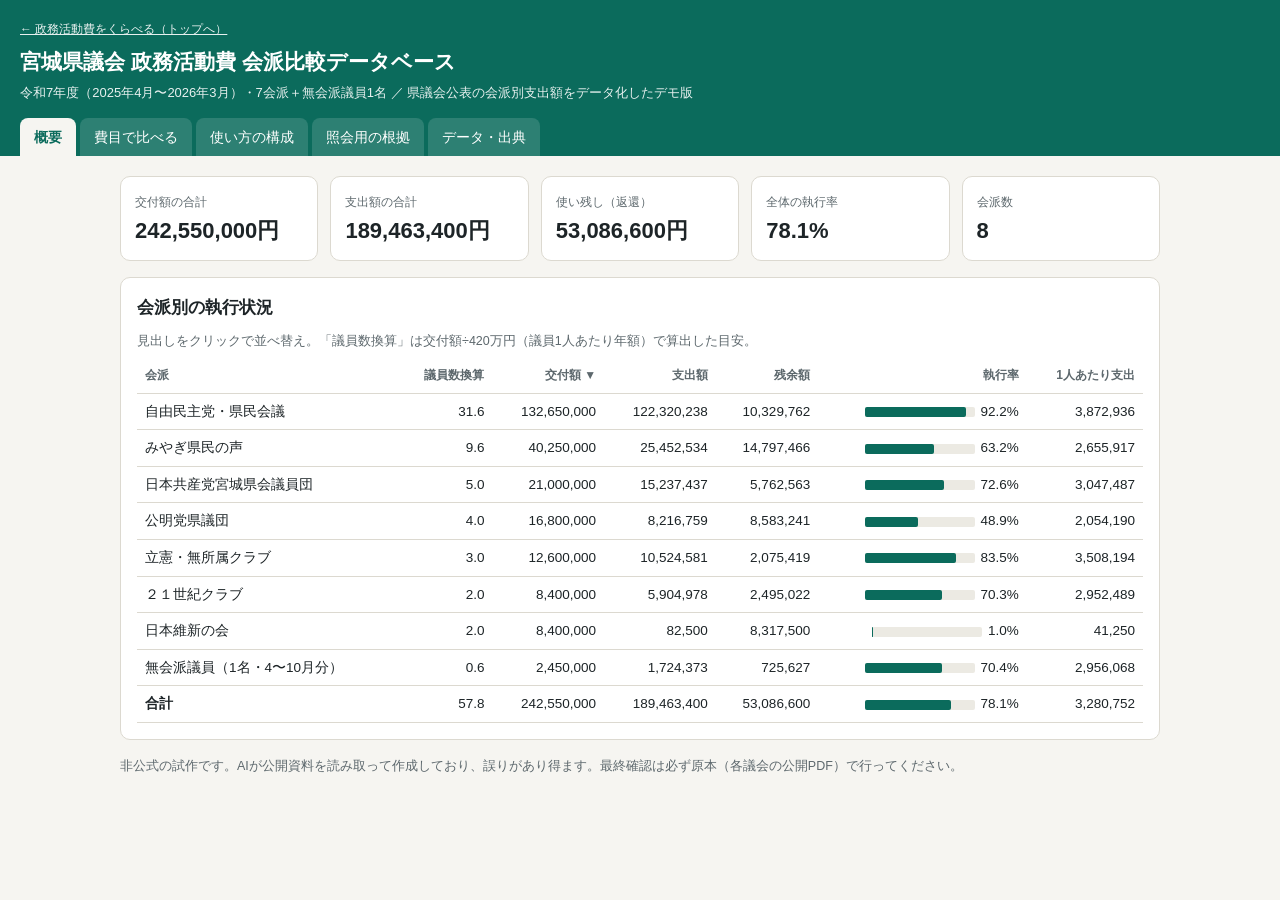
==== miyagi.html @ 9409f754 "Add files via upload" ====
<!DOCTYPE html>
<html lang="ja">
<head>
<meta charset="utf-8">
<meta name="viewport" content="width=device-width,initial-scale=1">
<title>宮城県議会 政務活動費 会派比較データベース（令和7年度）</title>
<style>
:root{--bg:#f6f5f1;--card:#fff;--ink:#1d2427;--sub:#5d686d;--line:#dcd9d0;--acc:#0b6b5c;--acc2:#c8e4dc;--warn:#b4541a}
*{box-sizing:border-box}
body{margin:0;background:var(--bg);color:var(--ink);font-family:"Hiragino Kaku Gothic ProN","Yu Gothic","Meiryo",sans-serif;font-size:15px;line-height:1.6}
header{background:var(--acc);color:#fff;padding:20px 20px 0}
header h1{margin:0;font-size:21px}
header p{margin:4px 0 14px;font-size:13px;opacity:.9}
nav{display:flex;gap:4px;flex-wrap:wrap}
nav a{color:#fff;text-decoration:none;padding:8px 14px;border-radius:8px 8px 0 0;font-size:14px;background:rgba(255,255,255,.14)}
nav a.on{background:var(--bg);color:var(--acc);font-weight:700}
main{max-width:1080px;margin:0 auto;padding:20px}
section{display:none}section.on{display:block}
.card{background:var(--card);border:1px solid var(--line);border-radius:10px;padding:16px;margin-bottom:16px}
h2{font-size:17px;margin:0 0 10px}
.kpis{display:grid;grid-template-columns:repeat(auto-fit,minmax(170px,1fr));gap:12px;margin-bottom:16px}
.kpi{background:var(--card);border:1px solid var(--line);border-radius:10px;padding:12px 14px}
.kpi b{display:block;font-size:22px;font-variant-numeric:tabular-nums}
.kpi span{font-size:12px;color:var(--sub)}
.scroll{overflow-x:auto}
table{border-collapse:collapse;width:100%;font-size:13.5px}
th,td{padding:7px 8px;border-bottom:1px solid var(--line);text-align:right;white-space:nowrap;font-variant-numeric:tabular-nums}
th{font-size:12px;color:var(--sub);font-weight:600;cursor:default}
th:first-child,td:first-child{text-align:left}
th.s{cursor:pointer}th.s:hover{color:var(--acc)}
tr.me td{background:#fff7e0}
.bar{display:inline-block;height:10px;background:var(--acc);border-radius:2px;vertical-align:middle}
.barw{display:inline-block;width:110px;background:#eceae3;border-radius:2px;height:10px;vertical-align:middle;margin-right:6px;text-align:left;line-height:0}
select,input[type=search]{font:inherit;padding:7px 10px;border:1px solid var(--line);border-radius:8px;background:#fff;max-width:100%}
.row{display:flex;gap:10px;flex-wrap:wrap;align-items:center;margin-bottom:12px}
.note{font-size:12.5px;color:var(--sub)}
.warn{font-size:12.5px;color:var(--warn);background:#fbefe4;border-radius:8px;padding:8px 10px;margin-bottom:12px}
td.h{color:#10302a}
pre{white-space:pre-wrap;background:#f3f2ec;border-radius:8px;padding:12px;font-size:13px;margin:0 0 10px;font-family:inherit}
button{font:inherit;padding:7px 14px;border-radius:8px;border:1px solid var(--acc);background:var(--acc);color:#fff;cursor:pointer}
.hit{border-top:1px solid var(--line);padding:10px 0}
.hit a{color:var(--acc);font-weight:700}
mark{background:#ffe27a}
textarea{width:100%;height:220px;font-size:12px;font-family:monospace;border:1px solid var(--line);border-radius:8px;padding:8px}
ul{margin:6px 0;padding-left:20px}
a{color:var(--acc)}
</style>
</head>
<body>
<header>
<p style="margin:0 0 6px;font-size:12px"><a href="index.html" style="color:#fff">← 政務活動費をくらべる（トップへ）</a></p><h1 id="h1"></h1>
<p id="sub"></p>
<nav id="nav">
<a href="#gaiyo">概要</a><a href="#himoku">費目で比べる</a><a href="#kosei">使い方の構成</a><a href="#shokai">照会用の根拠</a><a href="#ryoshu" id="navS"></a><a href="#data">データ・出典</a>
</nav>
</header>
<main>

<section id="gaiyo">
<div class="kpis" id="kpis"></div>
<div class="card"><h2>会派別の執行状況</h2>
<div class="note" style="margin-bottom:8px">見出しをクリックで並べ替え。「議員数換算」は交付額÷<span class="ul"></span>（議員1人あたり年額）で算出した目安。</div>
<div class="scroll"><table id="t1"></table></div></div>
</section>

<section id="himoku">
<div class="card"><h2>費目ごとに会派を比べる</h2>
<div class="row"><select id="selItem"></select>
<select id="selMode"><option value="amt">金額</option><option value="share">支出に占める割合</option><option value="per">議員1人あたり（換算）</option></select></div>
<div class="scroll"><table id="t2"></table></div></div>
</section>

<section id="kosei">
<div class="card"><h2>会派 × 費目：支出に占める割合（%）</h2>
<div class="note" style="margin-bottom:8px">色が濃いほど、その会派の支出に占める割合が大きい。空欄は計上なし。</div>
<div class="scroll"><table id="t3"></table></div></div>
</section>

<section id="shokai">
<div class="card"><h2>議会事務局への照会に添える「他会派の実績」</h2>
<div class="row"><select id="selItem2"></select><button id="cp1">文章をコピー</button><span class="note" id="cp1m"></span></div>
<pre id="memo"></pre>
<div class="note">数値は各会派の令和7年度収支報告書の記載による。按分率や個別の支出内容はこの表からは分からないので、必要に応じて原本PDFで確認する。</div></div>
</section>

<section id="ryoshu">
<div class="card"><h2 id="sH"></h2>
<div class="warn" id="sW"></div>
<div class="row"><input type="search" id="q" style="flex:1;min-width:220px"><select id="selF"></select><span class="note" id="qn"></span></div>
<div id="hits" class="scroll"></div></div>
</section>

<section id="data">
<div class="card"><h2>このデモでやったこと</h2><ul id="done"></ul></div>
<div class="card"><h2>出典</h2><ul id="srcl"></ul><div id="srcs" class="note"></div></div>
<div class="card"><h2>AI可読データ（JSON）</h2>
<div class="row"><button id="cp2">JSONをコピー</button><span class="note" id="cp2m"></span></div>
<textarea id="json" readonly></textarea></div>
</section>
<p class="note" style="margin-top:8px">非公式の試作です。AIが公開資料を読み取って作成しており、誤りがあり得ます。最終確認は必ず原本（各議会の公開PDF）で行ってください。</p></main>
<script>
const D={"items": ["調査研究費", "研修費", "広聴広報費", "要請陳情等活動費", "会議費", "資料作成費", "資料購入費", "事務所費", "事務費", "人件費"], "factions": [{"name": "自由民主党・県民会議", "grant": 132650000, "spent": 122320238, "items": [47733920, 187520, 24728257, 148574, 303976, 10640, 6093829, 9221620, 10581116, 23310786]}, {"name": "みやぎ県民の声", "grant": 40250000, "spent": 25452534, "items": [5500177, 0, 6184493, 31136, 99802, 54775, 1698817, 2238818, 2839034, 6805482]}, {"name": "日本共産党宮城県会議員団", "grant": 21000000, "spent": 15237437, "items": [534956, 126891, 4910553, 201075, 262714, 1590, 479111, 1315342, 834057, 6571148]}, {"name": "公明党県議団", "grant": 16800000, "spent": 8216759, "items": [3713234, 0, 2125716, 2432, 4848, 0, 849346, 75225, 795958, 650000]}, {"name": "立憲・無所属クラブ", "grant": 12600000, "spent": 10524581, "items": [2891160, 0, 1348551, 30098, 23088, 0, 397925, 1020595, 503164, 4310000]}, {"name": "２１世紀クラブ", "grant": 8400000, "spent": 5904978, "items": [1357151, 65989, 1726689, 7104, 22176, 0, 23400, 1233837, 140862, 1327770]}, {"name": "日本維新の会", "grant": 8400000, "spent": 82500, "items": [0, 0, 82500, 0, 0, 0, 0, 0, 0, 0]}, {"name": "無会派議員（1名・4〜10月分）", "grant": 2450000, "spent": 1724373, "items": [521203, 0, 603305, 0, 2240, 0, 16800, 195333, 35492, 350000]}], "meta": {"h1": "宮城県議会 政務活動費 会派比較データベース", "sub": "令和7年度（2025年4月〜2026年3月）・7会派＋無会派議員1名 ／ 県議会公表の会派別支出額をデータ化したデモ版", "body": "宮城県議会", "unit": 4200000, "unitLabel": "420万円", "defItem": 9, "done": ["宮城県議会事務局の記者発表資料（令和8年7月1日）にある会派別・費目別の支出額一覧をデータにした。", "各会派の費目合計が執行額と一致し、費目ごとの全会派合計も公表の合計欄と1円単位で一致することを確認済み。", "中島源陽議員は令和7年10月までは無会派議員、11月以降は自由民主党・県民会議に計上されている（公表資料の注記どおり）。", "会派ごとの収支報告書・領収書（県議会ホームページで公開）は未処理。支出1件ごとの検索はまだできない。", "「議員数換算」は交付決定額÷420万円（議員1人あたり月35万円×12か月）。"], "sources": [["令和７年度政務活動費収支報告書等について（宮城県議会事務局 記者発表資料）", "https://www.pref.miyagi.jp/documents/3291/080701seikatsu-kishahatsu.pdf"], ["政務活動費（宮城県議会ホームページ）", "https://www.pref.miyagi.jp/site/kengikai/seimukatudouhi.html"]]}};
const M=D.meta,U=M.unit;document.getElementById('h1').textContent=M.h1;document.getElementById('sub').textContent=M.sub;document.querySelectorAll('.ul').forEach(e=>e.textContent=M.unitLabel);
const F=D.factions.map(f=>({...f,interest:f.interest||0,income:f.grant+(f.interest||0),left:f.grant+(f.interest||0)-f.spent,rate:f.spent/(f.grant+(f.interest||0)),mem:f.grant/U}));
const yen=n=>Math.round(n).toLocaleString('ja-JP');
const pct=x=>(x*100).toFixed(1)+'%';
const $=id=>document.getElementById(id);
const esc=s=>s.replace(/[&<>"]/g,c=>({'&':'&amp;','<':'&lt;','>':'&gt;','"':'&quot;'}[c]));
function bar(v,max){return `<span class="barw"><span class="bar" style="width:${max?Math.max(0,v/max*100):0}%"></span></span>`}

// 概要
const T={grant:0,spent:0,income:0};F.forEach(f=>{T.grant+=f.grant;T.spent+=f.spent;T.income+=f.income});
$('kpis').innerHTML=[['交付額の合計',yen(T.grant)+'円'],['支出額の合計',yen(T.spent)+'円'],['使い残し（返還）',yen(T.income-T.spent)+'円'],['全体の執行率',pct(T.spent/T.income)],['会派数',F.length]].map(k=>`<div class="kpi"><span>${k[0]}</span><b>${k[1]}</b></div>`).join('');
let sortK='grant',sortD=-1;
const cols=[['name','会派'],['mem','議員数換算'],['grant','交付額'],['spent','支出額'],['left','残余額'],['rate','執行率'],['per','1人あたり支出']];
function draw1(){
  const rows=F.map(f=>({...f,per:f.spent/f.mem})).sort((a,b)=>sortK=='name'?0:(a[sortK]-b[sortK])*sortD);
  $('t1').innerHTML='<tr>'+cols.map(c=>`<th class="s" data-k="${c[0]}">${c[1]}${sortK==c[0]?(sortD<0?' ▼':' ▲'):''}</th>`).join('')+'</tr>'+
  rows.map(f=>`<tr><td>${f.name}</td><td>${f.mem.toFixed(1)}</td><td>${yen(f.grant)}</td><td>${yen(f.spent)}</td><td>${yen(f.left)}</td><td>${bar(f.rate,1)}${pct(f.rate)}</td><td>${yen(f.per)}</td></tr>`).join('')+
  `<tr><td><b>合計</b></td><td>${(T.grant/U).toFixed(1)}</td><td>${yen(T.grant)}</td><td>${yen(T.spent)}</td><td>${yen(T.income-T.spent)}</td><td>${bar(T.spent/T.income,1)}${pct(T.spent/T.income)}</td><td>${yen(T.spent/(T.grant/U))}</td></tr>`;
  $('t1').querySelectorAll('th.s').forEach(th=>th.onclick=()=>{const k=th.dataset.k;if(k==sortK)sortD=-sortD;else{sortK=k;sortD=-1}draw1()});
}
draw1();

// 費目比較
const opts=D.items.map((n,i)=>`<option value="${i}">${n}</option>`).join('');
$('selItem').innerHTML=opts;$('selItem2').innerHTML=opts;$('selItem').value=M.defItem;$('selItem2').value=M.defItem;
function draw2(){
  const i=+$('selItem').value,m=$('selMode').value;
  const val=f=>m=='amt'?f.items[i]:m=='share'?f.items[i]/f.spent:f.items[i]/f.mem;
  const rows=[...F].sort((a,b)=>val(b)-val(a)),max=Math.max(...rows.map(val));
  const fmt=v=>m=='share'?pct(v):yen(v)+'円';
  $('t2').innerHTML=`<tr><th>会派</th><th>${D.items[i]}（${$('selMode').selectedOptions[0].text}）</th><th>金額</th><th>支出に占める割合</th><th>1人あたり</th></tr>`+
  rows.map(f=>`<tr><td>${f.name}</td><td style="text-align:left">${bar(val(f),max)}${f.items[i]?fmt(val(f)):'計上なし'}</td><td>${yen(f.items[i])}</td><td>${pct(f.items[i]/f.spent)}</td><td>${yen(f.items[i]/f.mem)}</td></tr>`).join('');
}
$('selItem').onchange=draw2;$('selMode').onchange=draw2;draw2();

// 構成ヒートマップ
$('t3').innerHTML='<tr><th>会派</th>'+D.items.map(n=>`<th>${n}</th>`).join('')+'</tr>'+F.map(f=>'<tr><td>'+f.name+'</td>'+f.items.map(v=>{const s=v/f.spent;return `<td class="h" style="background:rgba(11,107,92,${(s*0.85).toFixed(3)});${s>.55?'color:#fff':''}">${v?(s*100).toFixed(1):''}</td>`}).join('')+'</tr>').join('')+
'<tr><td><b>全会派</b></td>'+D.items.map((n,i)=>{const s=F.reduce((a,f)=>a+f.items[i],0)/T.spent;return `<td class="h" style="background:rgba(11,107,92,${(s*0.85).toFixed(3)})"><b>${(s*100).toFixed(1)}</b></td>`}).join('')+'</tr>';

// 照会メモ
function median(a){a=[...a].sort((x,y)=>x-y);const n=a.length;return n?(n%2?a[(n-1)/2]:(a[n/2-1]+a[n/2])/2):0}
function draw4(){
  const i=+$('selItem2').value,n=D.items[i];
  const use=F.filter(f=>f.items[i]>0).sort((a,b)=>b.items[i]-a.items[i]);
  const tot=use.reduce((a,f)=>a+f.items[i],0);
  let s=`【${n}】令和7年度の他会派実績（${M.body}・各会派の収支報告書より）\n\n`;
  s+=`・${n}を計上した会派：${F.length}会派中${use.length}会派\n`;
  if(use.length){
    s+=`・計上額の合計：${yen(tot)}円（全会派の支出総額の${pct(tot/T.spent)}）\n`;
    s+=`・支出に占める割合：最大${pct(Math.max(...use.map(f=>f.items[i]/f.spent)))}、中央値${pct(median(use.map(f=>f.items[i]/f.spent)))}（計上会派のみ）\n`;
    s+=`・議員1人あたり（交付額÷${M.unitLabel}で換算）：中央値${yen(median(use.map(f=>f.items[i]/f.mem)))}円\n\n`;
    s+='会派別（金額順）\n'+use.map(f=>`　${f.name}：${yen(f.items[i])}円（支出の${pct(f.items[i]/f.spent)}、1人あたり${yen(f.items[i]/f.mem)}円）`).join('\n');
    const non=F.filter(f=>!f.items[i]).map(f=>f.name);
    if(non.length)s+='\n\n計上なし：'+non.join('、');
  }
  $('memo').textContent=s;
}
$('selItem2').onchange=draw4;draw4();
function copy(txt,el){navigator.clipboard.writeText(txt).then(()=>{el.textContent='コピーしました'},()=>{el.textContent='コピーできませんでした。手動で選択してください'})}
$('cp1').onclick=()=>copy($('memo').textContent,$('cp1m'));

// 検索
$('navS').textContent=M.searchLabel||'';
if(!D.ledger&&!D.ocr){$('navS').style.display='none'}
else{
 $('sH').textContent=M.searchTitle;$('sW').textContent=M.searchWarn;$('q').placeholder=M.searchPh;
 if(D.ledger){$('selF').innerHTML='<option value="">全会派</option>'+F.map(f=>`<option>${f.name}</option>`).join('')}else $('selF').style.display='none';
 const search=()=>{
  const q=$('q').value.trim().split(/\s+/).filter(Boolean);
  const hl=s=>{let h=esc(s);q.forEach(w=>{h=h.split(esc(w)).join('<mark>'+esc(w)+'</mark>')});return h};
  if(D.ledger){
   const ff=$('selF').value;
   const rows=D.ledger.filter(r=>(!ff||r.f==ff)&&q.every(w=>(r.d+r.t+r.i+r.f).includes(w)));
   $('qn').textContent=rows.length+'件・計'+yen(rows.reduce((a,r)=>a+r.a,0))+'円';
   $('hits').innerHTML='<table><tr><th>会派</th><th style="text-align:left">月日</th><th style="text-align:left">費目</th><th style="text-align:left">摘要</th><th>支出額</th><th>原本</th></tr>'+rows.map(r=>`<tr><td>${r.f}</td><td style="text-align:left">${r.d}</td><td style="text-align:left">${r.i}</td><td style="text-align:left;white-space:normal;min-width:260px">${hl(r.t)}</td><td>${yen(r.a)}</td><td><a href="${r.u}">PDF p.${r.p}</a></td></tr>`).join('')+'</table>';
  }else{
   if(!q.length){$('hits').innerHTML='';$('qn').textContent=D.ocr.length+'ページ収録';return}
   const hits=D.ocr.filter(p=>q.every(w=>p.t.includes(w)));
   $('qn').textContent=hits.length+'ページ該当';
   $('hits').innerHTML=hits.map(p=>`<div class="hit"><a href="${M.ocrUrl}#page=${p.p}">${M.ocrName} ${p.p}ページ（原本PDF）</a><pre style="margin-top:6px">${hl(p.t.split('\n').filter(l=>q.some(w=>l.includes(w))).slice(0,6).join('\n'))}</pre></div>`).join('')||'<div class="note">該当なし</div>';
  }};
 $('q').oninput=search;$('selF').onchange=search;search();
}
// データ
$('done').innerHTML=M.done.map(s=>'<li>'+s+'</li>').join('');
$('srcl').innerHTML=M.sources.map(s=>`<li><a href="${s[1]}">${s[0]}</a></li>`).join('');
const withSrc=F.filter(f=>f.src);
if(withSrc.length)$('srcs').innerHTML='収支報告書の原本PDF：'+withSrc.map(f=>`<a href="${f.src}">${f.name}</a>`).join(' ／ ');
$('json').value=JSON.stringify({議会:M.body,年度:'令和7年度',費目:D.items,会派:D.factions.map(f=>({会派名:f.name,交付額:f.grant,支出額:f.spent,費目別:Object.fromEntries(D.items.map((n,i)=>[n,f.items[i]]))})),出納簿:D.ledger},null,1);
$('cp2').onclick=()=>copy($('json').value,$('cp2m'));

// タブ
function route(){const h=(location.hash||'#gaiyo').slice(1);const id=document.getElementById(h)?h:'gaiyo';
document.querySelectorAll('section').forEach(s=>s.classList.toggle('on',s.id==id));
document.querySelectorAll('#nav a').forEach(a=>a.classList.toggle('on',a.getAttribute('href')=='#'+id))}
addEventListener('hashchange',route);route();
</script>
</body>
</html>
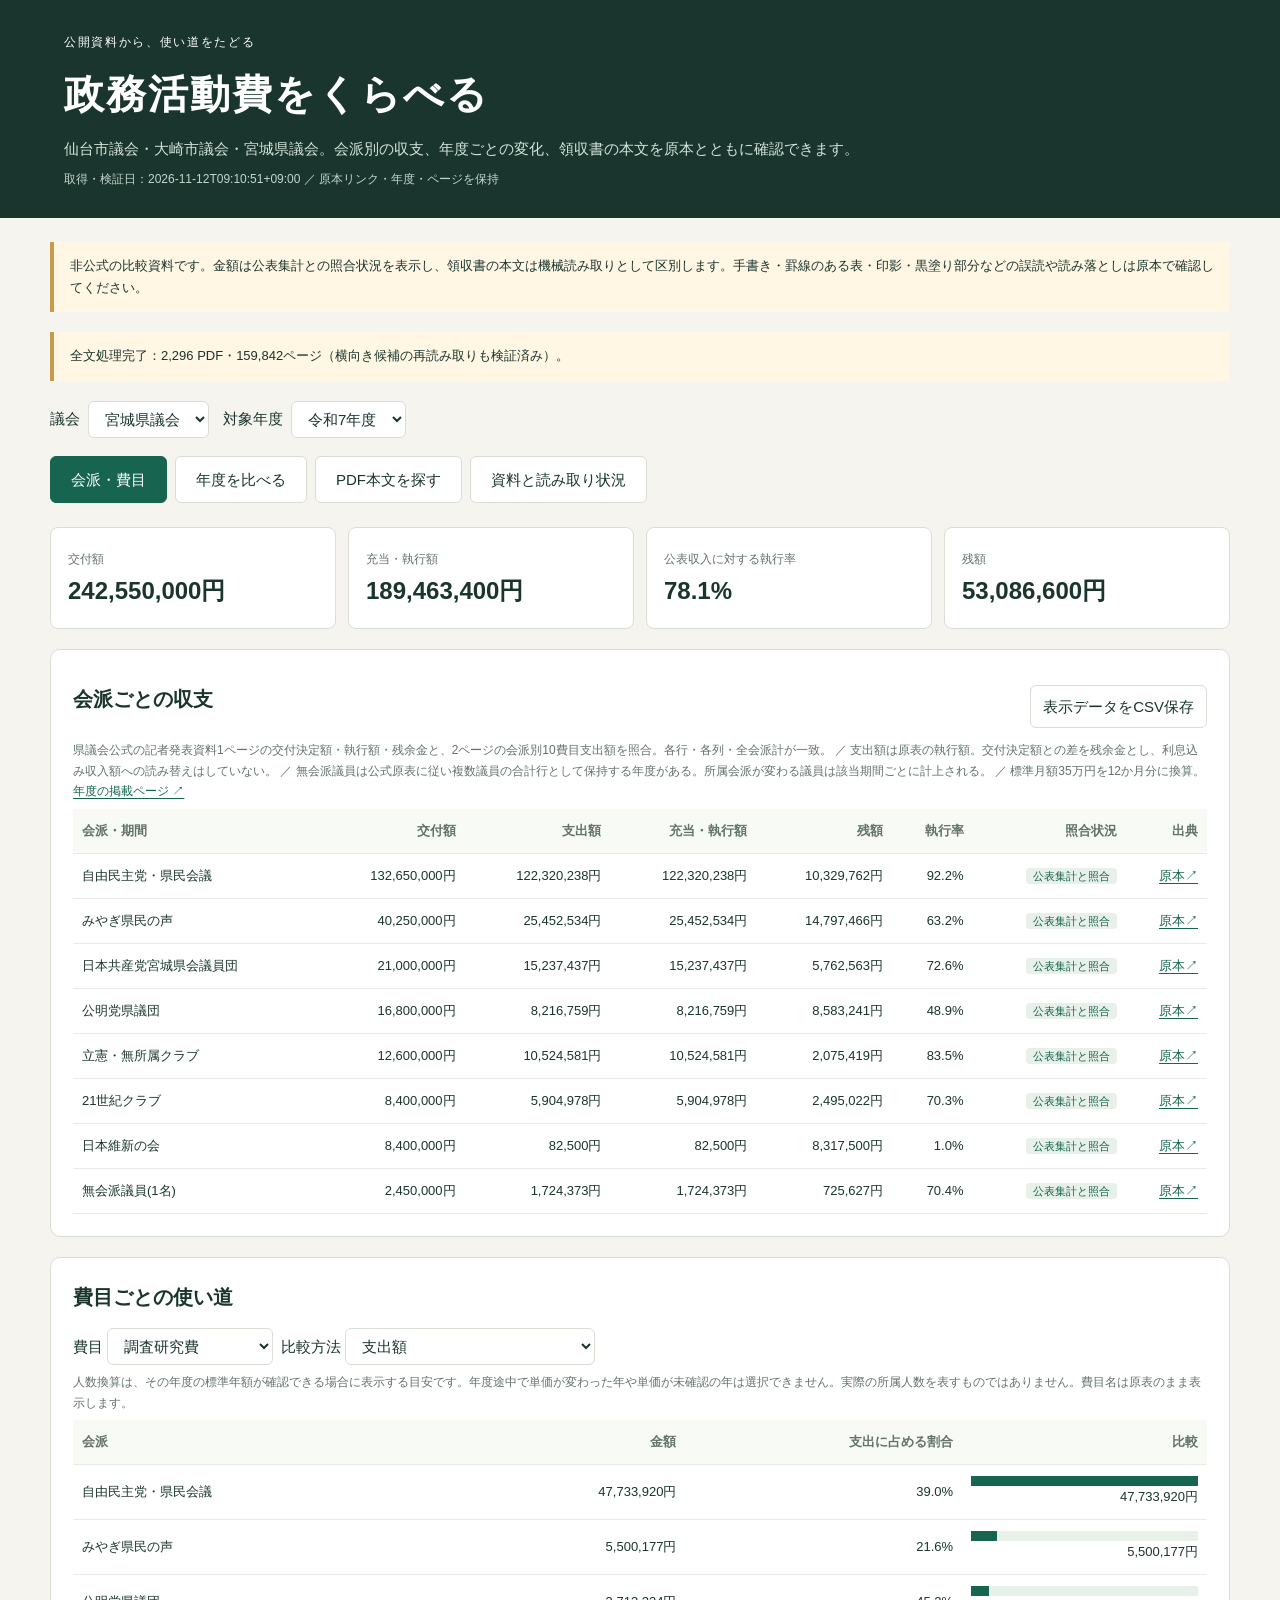
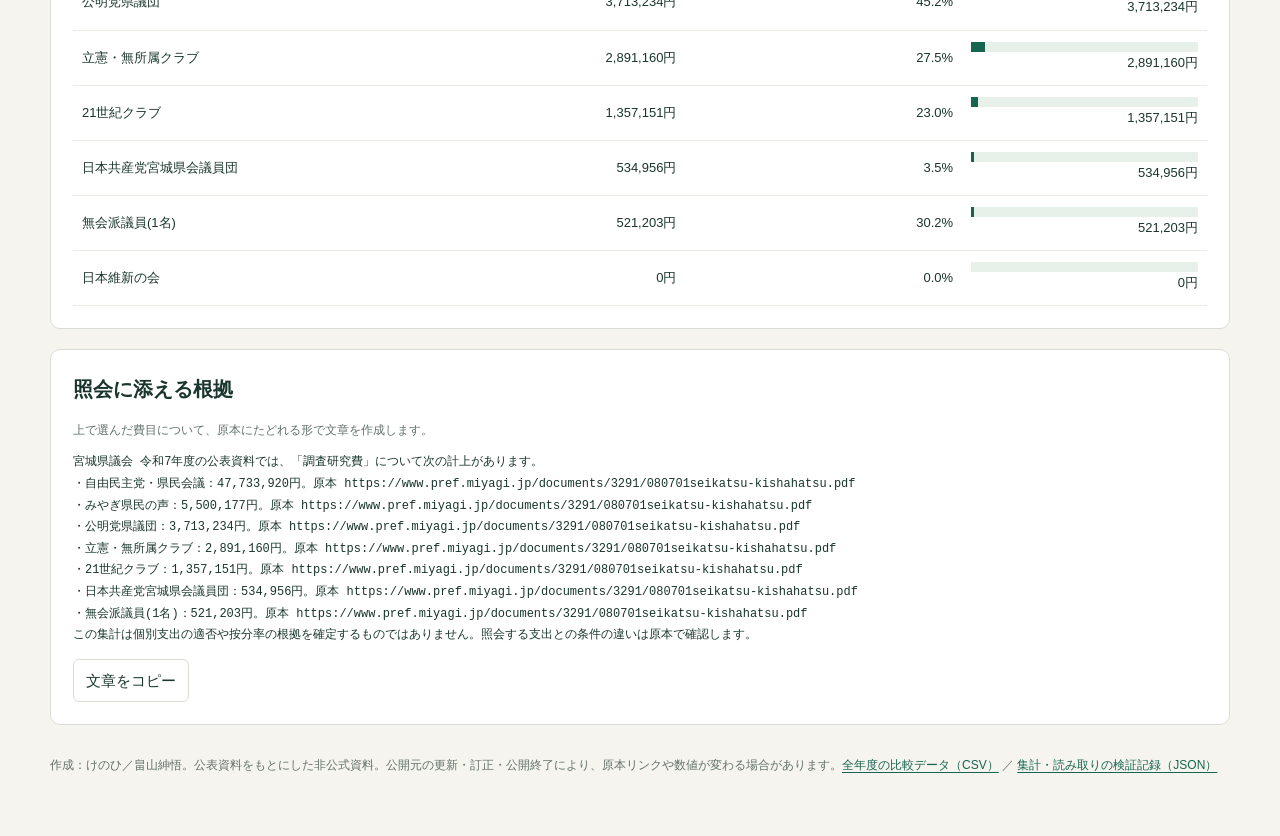
==== commit 50c3bd6c: "政務活動費の公開全年度比較とPDF全文検索を追加 仙台・大崎・宮城の公開資料2,296本・159,842ページを収録。 直近3年度／全公開年度を切り替え、会派・費目・年度と原本を確認できる。  検証:" ====
--- a/miyagi.html
+++ b/miyagi.html
@@ -1,201 +1,45 @@
-<!DOCTYPE html>
-<html lang="ja">
-<head>
-<meta charset="utf-8">
-<meta name="viewport" content="width=device-width,initial-scale=1">
-<title>宮城県議会 政務活動費 会派比較データベース（令和7年度）</title>
-<style>
-:root{--bg:#f6f5f1;--card:#fff;--ink:#1d2427;--sub:#5d686d;--line:#dcd9d0;--acc:#0b6b5c;--acc2:#c8e4dc;--warn:#b4541a}
-*{box-sizing:border-box}
-body{margin:0;background:var(--bg);color:var(--ink);font-family:"Hiragino Kaku Gothic ProN","Yu Gothic","Meiryo",sans-serif;font-size:15px;line-height:1.6}
-header{background:var(--acc);color:#fff;padding:20px 20px 0}
-header h1{margin:0;font-size:21px}
-header p{margin:4px 0 14px;font-size:13px;opacity:.9}
-nav{display:flex;gap:4px;flex-wrap:wrap}
-nav a{color:#fff;text-decoration:none;padding:8px 14px;border-radius:8px 8px 0 0;font-size:14px;background:rgba(255,255,255,.14)}
-nav a.on{background:var(--bg);color:var(--acc);font-weight:700}
-main{max-width:1080px;margin:0 auto;padding:20px}
-section{display:none}section.on{display:block}
-.card{background:var(--card);border:1px solid var(--line);border-radius:10px;padding:16px;margin-bottom:16px}
-h2{font-size:17px;margin:0 0 10px}
-.kpis{display:grid;grid-template-columns:repeat(auto-fit,minmax(170px,1fr));gap:12px;margin-bottom:16px}
-.kpi{background:var(--card);border:1px solid var(--line);border-radius:10px;padding:12px 14px}
-.kpi b{display:block;font-size:22px;font-variant-numeric:tabular-nums}
-.kpi span{font-size:12px;color:var(--sub)}
-.scroll{overflow-x:auto}
-table{border-collapse:collapse;width:100%;font-size:13.5px}
-th,td{padding:7px 8px;border-bottom:1px solid var(--line);text-align:right;white-space:nowrap;font-variant-numeric:tabular-nums}
-th{font-size:12px;color:var(--sub);font-weight:600;cursor:default}
-th:first-child,td:first-child{text-align:left}
-th.s{cursor:pointer}th.s:hover{color:var(--acc)}
-tr.me td{background:#fff7e0}
-.bar{display:inline-block;height:10px;background:var(--acc);border-radius:2px;vertical-align:middle}
-.barw{display:inline-block;width:110px;background:#eceae3;border-radius:2px;height:10px;vertical-align:middle;margin-right:6px;text-align:left;line-height:0}
-select,input[type=search]{font:inherit;padding:7px 10px;border:1px solid var(--line);border-radius:8px;background:#fff;max-width:100%}
-.row{display:flex;gap:10px;flex-wrap:wrap;align-items:center;margin-bottom:12px}
-.note{font-size:12.5px;color:var(--sub)}
-.warn{font-size:12.5px;color:var(--warn);background:#fbefe4;border-radius:8px;padding:8px 10px;margin-bottom:12px}
-td.h{color:#10302a}
-pre{white-space:pre-wrap;background:#f3f2ec;border-radius:8px;padding:12px;font-size:13px;margin:0 0 10px;font-family:inherit}
-button{font:inherit;padding:7px 14px;border-radius:8px;border:1px solid var(--acc);background:var(--acc);color:#fff;cursor:pointer}
-.hit{border-top:1px solid var(--line);padding:10px 0}
-.hit a{color:var(--acc);font-weight:700}
-mark{background:#ffe27a}
-textarea{width:100%;height:220px;font-size:12px;font-family:monospace;border:1px solid var(--line);border-radius:8px;padding:8px}
-ul{margin:6px 0;padding-left:20px}
-a{color:var(--acc)}
-</style>
-</head>
-<body>
-<header>
-<p style="margin:0 0 6px;font-size:12px"><a href="index.html" style="color:#fff">← 政務活動費をくらべる（トップへ）</a></p><h1 id="h1"></h1>
-<p id="sub"></p>
-<nav id="nav">
-<a href="#gaiyo">概要</a><a href="#himoku">費目で比べる</a><a href="#kosei">使い方の構成</a><a href="#shokai">照会用の根拠</a><a href="#ryoshu" id="navS"></a><a href="#data">データ・出典</a>
-</nav>
-</header>
-<main>
+<!doctype html><html lang="ja"><head><meta charset="utf-8"><meta name="viewport" content="width=device-width,initial-scale=1"><title>政務活動費をくらべる｜仙台・大崎・宮城</title><link rel="stylesheet" href="style.css"></head><body>
+<header><div class="eyebrow">公開資料から、使い道をたどる</div><h1>政務活動費をくらべる</h1><p>仙台市議会・大崎市議会・宮城県議会。会派別の収支、年度ごとの変化、領収書の本文を原本とともに確認できます。</p><p class="note" style="color:#c4d7cd" id="updated"></p></header>
+<main><div class="notice">非公式の比較資料です。金額は公表集計との照合状況を表示し、領収書の本文は機械読み取りとして区別します。手書き・罫線のある表・印影・黒塗り部分などの誤読や読み落としは原本で確認してください。</div>
+<div id="pipelineStatus" class="notice" role="status"></div><div class="controls"><label>議会 <select id="council"><option value="sendai">仙台市議会</option><option value="osaki">大崎市議会</option><option value="miyagi">宮城県議会</option></select></label><label>対象年度 <select id="year"></select></label></div>
+<nav aria-label="表示内容"><button data-tab="overview" class="active">会派・費目</button><button data-tab="compare">年度を比べる</button><button data-tab="search">PDF本文を探す</button><button data-tab="coverage">資料と読み取り状況</button></nav>
+<section id="overview"><div class="kpis" id="kpis"></div><div class="card"><div class="toolbar"><h2>会派ごとの収支</h2><button id="downloadSummary">表示データをCSV保存</button></div><p class="note" id="yearNotes"></p><div class="scroll"><table id="factions"></table></div></div><div class="card"><h2>費目ごとの使い道</h2><div class="row"><label>費目 <select id="category"></select></label><label>比較方法 <select id="metric"><option value="amount">支出額</option><option value="share">支出に占める割合</option><option value="equivalent">交付額で換算した1人年あたり</option></select></label></div><p class="note">人数換算は、その年度の標準年額が確認できる場合に表示する目安です。年度途中で単価が変わった年や単価が未確認の年は選択できません。実際の所属人数を表すものではありません。費目名は原表のまま表示します。</p><div class="scroll"><table id="categories"></table></div></div><div class="card"><h2>照会に添える根拠</h2><p class="note">上で選んだ費目について、原本にたどれる形で文章を作成します。</p><pre id="inquiry"></pre><button id="copyInquiry">文章をコピー</button><span id="copyStatus" class="note" aria-live="polite"></span></div></section>
+<section id="compare" class="hidden"><div class="card"><div class="toolbar"><h2>年度ごとの変化</h2><div class="row"><button id="last3" class="active">直近3年度</button><button id="allYears">公開全年度</button></div></div><p class="note">改選で分かれた期間は、重複のない期間を年度内で合算します。会派の名称・構成や制度の変更があるため、同じ会派の継続を推定して結び付けません。</p><div class="scroll"><table id="timeline"></table></div></div><div class="card"><h2>費目別の年度比較</h2><select id="compareCategory"></select><p class="note">原表の費目名が一致するものを比較します。資料にない費目や欠損値は「未確認」と表示します。</p><div class="scroll"><table id="categoryTimeline"></table></div></div><div class="card"><h2>会派名を選んで変化を見る</h2><select id="compareFaction"></select><p class="note">原表の名称が完全に一致する行だけを表示します。同名でも所属議員が同じとは限りません。</p><div class="scroll"><table id="factionTimeline"></table></div></div></section>
+<section id="search" class="hidden"><div class="card"><h2>公開PDFの本文検索</h2><p class="note">年度を選び、「本文を読み込む」で検索対象を準備します。結果はPDFのページ単位で表示し、同じ支出の伝票と領収書を別の支出として合計しません。</p><div class="row"><label><input type="checkbox" id="searchAll">この議会の公開全年度を対象にする</label><button id="loadSearch" class="primary">本文を読み込む</button></div><div id="searchStatus" class="note" aria-live="polite"></div><div class="filters"><input id="query" type="search" placeholder="例：通信費 印刷 タブレット（空白区切りでAND検索）" aria-label="PDF検索語"><select id="searchFaction" aria-label="検索する会派"><option value="">全会派</option></select><select id="searchKind" aria-label="資料の種類"><option value="">すべての資料</option><option value="summary">収支報告・集計</option><option value="receipts">領収書・証拠書類</option><option value="activity">活動・実績報告</option><option value="other">その他</option></select></div><div class="toolbar"><span id="hitCount" class="note" aria-live="polite"></span><button id="exportHits">検索結果をCSV保存</button></div><div id="hits"></div><button id="moreHits" class="hidden">さらに表示</button></div></section>
+<section id="coverage" class="hidden"><div class="coveragegrid" id="coverageCards"></div><div class="card"><h2>年度・資料別の処理状況</h2><p class="note">「読み取り完了」は全ページのテキスト抽出またはOCRが実行された状態です。内容の人手校正や、支払先・金額・按分率を支出ごとに確定した状態とは区別します。「文字なし」には白紙・画像・黒塗り・読み取り不能が含まれるため原本確認が必要です。</p><div class="scroll"><table id="coverageTable"></table></div></div><div class="card"><div class="toolbar"><h2>原本PDF一覧</h2><button id="downloadManifest">台帳をCSV保存</button></div><p class="note">原本は各議会が公開するURLへリンクします。取得時のSHA-256とページ数を台帳に記録しています。</p><div class="scroll"><table id="sources"></table></div></div></section>
+<footer>作成：けのひ／畠山紳悟。公表資料をもとにした非公式資料。公開元の更新・訂正・公開終了により、原本リンクや数値が変わる場合があります。<a href="比較データ.csv" download>全年度の比較データ（CSV）</a> ／ <a href="audit.json" download>集計・読み取りの検証記録（JSON）</a></footer></main><script src="app-data.js"></script><script src="app.js"></script>
+<!-- Compatibility entry for the original council URL. -->
+<script>
+(() => {
+  'use strict';
+  const selector = document.getElementById('council');
+  if (!selector) return;
+  selector.value = "miyagi";
+  selector.dispatchEvent(new Event('change'));
 
-<section id="gaiyo">
-<div class="kpis" id="kpis"></div>
-<div class="card"><h2>会派別の執行状況</h2>
-<div class="note" style="margin-bottom:8px">見出しをクリックで並べ替え。「議員数換算」は交付額÷<span class="ul"></span>（議員1人あたり年額）で算出した目安。</div>
-<div class="scroll"><table id="t1"></table></div></div>
-</section>
-
-<section id="himoku">
-<div class="card"><h2>費目ごとに会派を比べる</h2>
-<div class="row"><select id="selItem"></select>
-<select id="selMode"><option value="amt">金額</option><option value="share">支出に占める割合</option><option value="per">議員1人あたり（換算）</option></select></div>
-<div class="scroll"><table id="t2"></table></div></div>
-</section>
-
-<section id="kosei">
-<div class="card"><h2>会派 × 費目：支出に占める割合（%）</h2>
-<div class="note" style="margin-bottom:8px">色が濃いほど、その会派の支出に占める割合が大きい。空欄は計上なし。</div>
-<div class="scroll"><table id="t3"></table></div></div>
-</section>
-
-<section id="shokai">
-<div class="card"><h2>議会事務局への照会に添える「他会派の実績」</h2>
-<div class="row"><select id="selItem2"></select><button id="cp1">文章をコピー</button><span class="note" id="cp1m"></span></div>
-<pre id="memo"></pre>
-<div class="note">数値は各会派の令和7年度収支報告書の記載による。按分率や個別の支出内容はこの表からは分からないので、必要に応じて原本PDFで確認する。</div></div>
-</section>
-
-<section id="ryoshu">
-<div class="card"><h2 id="sH"></h2>
-<div class="warn" id="sW"></div>
-<div class="row"><input type="search" id="q" style="flex:1;min-width:220px"><select id="selF"></select><span class="note" id="qn"></span></div>
-<div id="hits" class="scroll"></div></div>
-</section>
-
-<section id="data">
-<div class="card"><h2>このデモでやったこと</h2><ul id="done"></ul></div>
-<div class="card"><h2>出典</h2><ul id="srcl"></ul><div id="srcs" class="note"></div></div>
-<div class="card"><h2>AI可読データ（JSON）</h2>
-<div class="row"><button id="cp2">JSONをコピー</button><span class="note" id="cp2m"></span></div>
-<textarea id="json" readonly></textarea></div>
-</section>
-<p class="note" style="margin-top:8px">非公式の試作です。AIが公開資料を読み取って作成しており、誤りがあり得ます。最終確認は必ず原本（各議会の公開PDF）で行ってください。</p></main>
-<script>
-const D={"items": ["調査研究費", "研修費", "広聴広報費", "要請陳情等活動費", "会議費", "資料作成費", "資料購入費", "事務所費", "事務費", "人件費"], "factions": [{"name": "自由民主党・県民会議", "grant": 132650000, "spent": 122320238, "items": [47733920, 187520, 24728257, 148574, 303976, 10640, 6093829, 9221620, 10581116, 23310786]}, {"name": "みやぎ県民の声", "grant": 40250000, "spent": 25452534, "items": [5500177, 0, 6184493, 31136, 99802, 54775, 1698817, 2238818, 2839034, 6805482]}, {"name": "日本共産党宮城県会議員団", "grant": 21000000, "spent": 15237437, "items": [534956, 126891, 4910553, 201075, 262714, 1590, 479111, 1315342, 834057, 6571148]}, {"name": "公明党県議団", "grant": 16800000, "spent": 8216759, "items": [3713234, 0, 2125716, 2432, 4848, 0, 849346, 75225, 795958, 650000]}, {"name": "立憲・無所属クラブ", "grant": 12600000, "spent": 10524581, "items": [2891160, 0, 1348551, 30098, 23088, 0, 397925, 1020595, 503164, 4310000]}, {"name": "２１世紀クラブ", "grant": 8400000, "spent": 5904978, "items": [1357151, 65989, 1726689, 7104, 22176, 0, 23400, 1233837, 140862, 1327770]}, {"name": "日本維新の会", "grant": 8400000, "spent": 82500, "items": [0, 0, 82500, 0, 0, 0, 0, 0, 0, 0]}, {"name": "無会派議員（1名・4〜10月分）", "grant": 2450000, "spent": 1724373, "items": [521203, 0, 603305, 0, 2240, 0, 16800, 195333, 35492, 350000]}], "meta": {"h1": "宮城県議会 政務活動費 会派比較データベース", "sub": "令和7年度（2025年4月〜2026年3月）・7会派＋無会派議員1名 ／ 県議会公表の会派別支出額をデータ化したデモ版", "body": "宮城県議会", "unit": 4200000, "unitLabel": "420万円", "defItem": 9, "done": ["宮城県議会事務局の記者発表資料（令和8年7月1日）にある会派別・費目別の支出額一覧をデータにした。", "各会派の費目合計が執行額と一致し、費目ごとの全会派合計も公表の合計欄と1円単位で一致することを確認済み。", "中島源陽議員は令和7年10月までは無会派議員、11月以降は自由民主党・県民会議に計上されている（公表資料の注記どおり）。", "会派ごとの収支報告書・領収書（県議会ホームページで公開）は未処理。支出1件ごとの検索はまだできない。", "「議員数換算」は交付決定額÷420万円（議員1人あたり月35万円×12か月）。"], "sources": [["令和７年度政務活動費収支報告書等について（宮城県議会事務局 記者発表資料）", "https://www.pref.miyagi.jp/documents/3291/080701seikatsu-kishahatsu.pdf"], ["政務活動費（宮城県議会ホームページ）", "https://www.pref.miyagi.jp/site/kengikai/seimukatudouhi.html"]]}};
-const M=D.meta,U=M.unit;document.getElementById('h1').textContent=M.h1;document.getElementById('sub').textContent=M.sub;document.querySelectorAll('.ul').forEach(e=>e.textContent=M.unitLabel);
-const F=D.factions.map(f=>({...f,interest:f.interest||0,income:f.grant+(f.interest||0),left:f.grant+(f.interest||0)-f.spent,rate:f.spent/(f.grant+(f.interest||0)),mem:f.grant/U}));
-const yen=n=>Math.round(n).toLocaleString('ja-JP');
-const pct=x=>(x*100).toFixed(1)+'%';
-const $=id=>document.getElementById(id);
-const esc=s=>s.replace(/[&<>"]/g,c=>({'&':'&amp;','<':'&lt;','>':'&gt;','"':'&quot;'}[c]));
-function bar(v,max){return `<span class="barw"><span class="bar" style="width:${max?Math.max(0,v/max*100):0}%"></span></span>`}
-
-// 概要
-const T={grant:0,spent:0,income:0};F.forEach(f=>{T.grant+=f.grant;T.spent+=f.spent;T.income+=f.income});
-$('kpis').innerHTML=[['交付額の合計',yen(T.grant)+'円'],['支出額の合計',yen(T.spent)+'円'],['使い残し（返還）',yen(T.income-T.spent)+'円'],['全体の執行率',pct(T.spent/T.income)],['会派数',F.length]].map(k=>`<div class="kpi"><span>${k[0]}</span><b>${k[1]}</b></div>`).join('');
-let sortK='grant',sortD=-1;
-const cols=[['name','会派'],['mem','議員数換算'],['grant','交付額'],['spent','支出額'],['left','残余額'],['rate','執行率'],['per','1人あたり支出']];
-function draw1(){
-  const rows=F.map(f=>({...f,per:f.spent/f.mem})).sort((a,b)=>sortK=='name'?0:(a[sortK]-b[sortK])*sortD);
-  $('t1').innerHTML='<tr>'+cols.map(c=>`<th class="s" data-k="${c[0]}">${c[1]}${sortK==c[0]?(sortD<0?' ▼':' ▲'):''}</th>`).join('')+'</tr>'+
-  rows.map(f=>`<tr><td>${f.name}</td><td>${f.mem.toFixed(1)}</td><td>${yen(f.grant)}</td><td>${yen(f.spent)}</td><td>${yen(f.left)}</td><td>${bar(f.rate,1)}${pct(f.rate)}</td><td>${yen(f.per)}</td></tr>`).join('')+
-  `<tr><td><b>合計</b></td><td>${(T.grant/U).toFixed(1)}</td><td>${yen(T.grant)}</td><td>${yen(T.spent)}</td><td>${yen(T.income-T.spent)}</td><td>${bar(T.spent/T.income,1)}${pct(T.spent/T.income)}</td><td>${yen(T.spent/(T.grant/U))}</td></tr>`;
-  $('t1').querySelectorAll('th.s').forEach(th=>th.onclick=()=>{const k=th.dataset.k;if(k==sortK)sortD=-sortD;else{sortK=k;sortD=-1}draw1()});
-}
-draw1();
-
-// 費目比較
-const opts=D.items.map((n,i)=>`<option value="${i}">${n}</option>`).join('');
-$('selItem').innerHTML=opts;$('selItem2').innerHTML=opts;$('selItem').value=M.defItem;$('selItem2').value=M.defItem;
-function draw2(){
-  const i=+$('selItem').value,m=$('selMode').value;
-  const val=f=>m=='amt'?f.items[i]:m=='share'?f.items[i]/f.spent:f.items[i]/f.mem;
-  const rows=[...F].sort((a,b)=>val(b)-val(a)),max=Math.max(...rows.map(val));
-  const fmt=v=>m=='share'?pct(v):yen(v)+'円';
-  $('t2').innerHTML=`<tr><th>会派</th><th>${D.items[i]}（${$('selMode').selectedOptions[0].text}）</th><th>金額</th><th>支出に占める割合</th><th>1人あたり</th></tr>`+
-  rows.map(f=>`<tr><td>${f.name}</td><td style="text-align:left">${bar(val(f),max)}${f.items[i]?fmt(val(f)):'計上なし'}</td><td>${yen(f.items[i])}</td><td>${pct(f.items[i]/f.spent)}</td><td>${yen(f.items[i]/f.mem)}</td></tr>`).join('');
-}
-$('selItem').onchange=draw2;$('selMode').onchange=draw2;draw2();
-
-// 構成ヒートマップ
-$('t3').innerHTML='<tr><th>会派</th>'+D.items.map(n=>`<th>${n}</th>`).join('')+'</tr>'+F.map(f=>'<tr><td>'+f.name+'</td>'+f.items.map(v=>{const s=v/f.spent;return `<td class="h" style="background:rgba(11,107,92,${(s*0.85).toFixed(3)});${s>.55?'color:#fff':''}">${v?(s*100).toFixed(1):''}</td>`}).join('')+'</tr>').join('')+
-'<tr><td><b>全会派</b></td>'+D.items.map((n,i)=>{const s=F.reduce((a,f)=>a+f.items[i],0)/T.spent;return `<td class="h" style="background:rgba(11,107,92,${(s*0.85).toFixed(3)})"><b>${(s*100).toFixed(1)}</b></td>`}).join('')+'</tr>';
-
-// 照会メモ
-function median(a){a=[...a].sort((x,y)=>x-y);const n=a.length;return n?(n%2?a[(n-1)/2]:(a[n/2-1]+a[n/2])/2):0}
-function draw4(){
-  const i=+$('selItem2').value,n=D.items[i];
-  const use=F.filter(f=>f.items[i]>0).sort((a,b)=>b.items[i]-a.items[i]);
-  const tot=use.reduce((a,f)=>a+f.items[i],0);
-  let s=`【${n}】令和7年度の他会派実績（${M.body}・各会派の収支報告書より）\n\n`;
-  s+=`・${n}を計上した会派：${F.length}会派中${use.length}会派\n`;
-  if(use.length){
-    s+=`・計上額の合計：${yen(tot)}円（全会派の支出総額の${pct(tot/T.spent)}）\n`;
-    s+=`・支出に占める割合：最大${pct(Math.max(...use.map(f=>f.items[i]/f.spent)))}、中央値${pct(median(use.map(f=>f.items[i]/f.spent)))}（計上会派のみ）\n`;
-    s+=`・議員1人あたり（交付額÷${M.unitLabel}で換算）：中央値${yen(median(use.map(f=>f.items[i]/f.mem)))}円\n\n`;
-    s+='会派別（金額順）\n'+use.map(f=>`　${f.name}：${yen(f.items[i])}円（支出の${pct(f.items[i]/f.spent)}、1人あたり${yen(f.items[i]/f.mem)}円）`).join('\n');
-    const non=F.filter(f=>!f.items[i]).map(f=>f.name);
-    if(non.length)s+='\n\n計上なし：'+non.join('、');
+  const tabs = new Map([
+    ['gaiyo', 'overview'], ['himoku', 'overview'],
+    ['kosei', 'overview'], ['shokai', 'overview'],
+    ['ryoshu', 'search'], ['data', 'coverage']
+  ]);
+  const scrollTargets = new Map([
+    ['himoku', 'categories'], ['kosei', 'categories'],
+    ['shokai', 'inquiry']
+  ]);
+  function applyLegacyHash() {
+    let fragment = '';
+    try { fragment = decodeURIComponent(location.hash.slice(1)); }
+    catch (_) { /* An invalid fragment uses the overview. */ }
+    const tab = tabs.get(fragment) || 'overview';
+    const button = document.querySelector('button[data-tab="' + tab + '"]');
+    if (button) button.click();
+    const target = document.getElementById(scrollTargets.get(fragment) || '');
+    if (target && typeof target.scrollIntoView === 'function') {
+      target.scrollIntoView({block: 'start'});
+    }
   }
-  $('memo').textContent=s;
-}
-$('selItem2').onchange=draw4;draw4();
-function copy(txt,el){navigator.clipboard.writeText(txt).then(()=>{el.textContent='コピーしました'},()=>{el.textContent='コピーできませんでした。手動で選択してください'})}
-$('cp1').onclick=()=>copy($('memo').textContent,$('cp1m'));
-
-// 検索
-$('navS').textContent=M.searchLabel||'';
-if(!D.ledger&&!D.ocr){$('navS').style.display='none'}
-else{
- $('sH').textContent=M.searchTitle;$('sW').textContent=M.searchWarn;$('q').placeholder=M.searchPh;
- if(D.ledger){$('selF').innerHTML='<option value="">全会派</option>'+F.map(f=>`<option>${f.name}</option>`).join('')}else $('selF').style.display='none';
- const search=()=>{
-  const q=$('q').value.trim().split(/\s+/).filter(Boolean);
-  const hl=s=>{let h=esc(s);q.forEach(w=>{h=h.split(esc(w)).join('<mark>'+esc(w)+'</mark>')});return h};
-  if(D.ledger){
-   const ff=$('selF').value;
-   const rows=D.ledger.filter(r=>(!ff||r.f==ff)&&q.every(w=>(r.d+r.t+r.i+r.f).includes(w)));
-   $('qn').textContent=rows.length+'件・計'+yen(rows.reduce((a,r)=>a+r.a,0))+'円';
-   $('hits').innerHTML='<table><tr><th>会派</th><th style="text-align:left">月日</th><th style="text-align:left">費目</th><th style="text-align:left">摘要</th><th>支出額</th><th>原本</th></tr>'+rows.map(r=>`<tr><td>${r.f}</td><td style="text-align:left">${r.d}</td><td style="text-align:left">${r.i}</td><td style="text-align:left;white-space:normal;min-width:260px">${hl(r.t)}</td><td>${yen(r.a)}</td><td><a href="${r.u}">PDF p.${r.p}</a></td></tr>`).join('')+'</table>';
-  }else{
-   if(!q.length){$('hits').innerHTML='';$('qn').textContent=D.ocr.length+'ページ収録';return}
-   const hits=D.ocr.filter(p=>q.every(w=>p.t.includes(w)));
-   $('qn').textContent=hits.length+'ページ該当';
-   $('hits').innerHTML=hits.map(p=>`<div class="hit"><a href="${M.ocrUrl}#page=${p.p}">${M.ocrName} ${p.p}ページ（原本PDF）</a><pre style="margin-top:6px">${hl(p.t.split('\n').filter(l=>q.some(w=>l.includes(w))).slice(0,6).join('\n'))}</pre></div>`).join('')||'<div class="note">該当なし</div>';
-  }};
- $('q').oninput=search;$('selF').onchange=search;search();
-}
-// データ
-$('done').innerHTML=M.done.map(s=>'<li>'+s+'</li>').join('');
-$('srcl').innerHTML=M.sources.map(s=>`<li><a href="${s[1]}">${s[0]}</a></li>`).join('');
-const withSrc=F.filter(f=>f.src);
-if(withSrc.length)$('srcs').innerHTML='収支報告書の原本PDF：'+withSrc.map(f=>`<a href="${f.src}">${f.name}</a>`).join(' ／ ');
-$('json').value=JSON.stringify({議会:M.body,年度:'令和7年度',費目:D.items,会派:D.factions.map(f=>({会派名:f.name,交付額:f.grant,支出額:f.spent,費目別:Object.fromEntries(D.items.map((n,i)=>[n,f.items[i]]))})),出納簿:D.ledger},null,1);
-$('cp2').onclick=()=>copy($('json').value,$('cp2m'));
-
-// タブ
-function route(){const h=(location.hash||'#gaiyo').slice(1);const id=document.getElementById(h)?h:'gaiyo';
-document.querySelectorAll('section').forEach(s=>s.classList.toggle('on',s.id==id));
-document.querySelectorAll('#nav a').forEach(a=>a.classList.toggle('on',a.getAttribute('href')=='#'+id))}
-addEventListener('hashchange',route);route();
+  addEventListener('hashchange', applyLegacyHash);
+  applyLegacyHash();
+})();
 </script>
-</body>
-</html>
+</body></html>
--- a/style.css
+++ b/style.css
@@ -0,0 +1 @@
+:root{--ink:#19352d;--muted:#63726b;--green:#176551;--light:#e7f0e9;--paper:#f5f4ee;--line:#d9ded5;--amber:#895000}*{box-sizing:border-box}body{margin:0;color:var(--ink);background:var(--paper);font:15px/1.7 'Yu Gothic','Meiryo',sans-serif}header{padding:32px max(5vw,20px) 22px;background:var(--ink);color:#fff}header a{color:#d6eade;font-size:12px}h1{font-size:clamp(26px,4vw,40px);letter-spacing:.05em;margin:8px 0}h2{font-size:20px;margin:0 0 14px}h3{font-size:16px}p{margin:7px 0}header p{color:#d4e4db;max-width:800px}.eyebrow{font-size:12px;letter-spacing:.14em}main{max-width:1220px;margin:auto;padding:24px 20px 60px}button,select,input{font:inherit;border:1px solid var(--line);border-radius:6px;padding:8px 12px;background:#fff;color:var(--ink)}button{cursor:pointer}button:hover{border-color:var(--green)}button.active,button.primary{background:var(--green);color:#fff;border-color:var(--green)}button:disabled{opacity:.5;cursor:wait}a{color:var(--green);text-underline-offset:3px}nav,.controls,.row{display:flex;gap:8px;align-items:center;flex-wrap:wrap}nav{margin:16px 0 24px}nav button{padding:10px 20px}.controls{margin-bottom:18px;gap:14px}.controls label{display:flex;gap:8px;align-items:center}.card{background:white;border:1px solid var(--line);border-radius:10px;margin-bottom:20px;padding:22px}.note{font-size:12px;color:var(--muted)}.notice{border-left:4px solid #c99a4a;background:#fff6e4;padding:13px 16px;margin-bottom:20px;font-size:13px}.kpis{display:grid;grid-template-columns:repeat(4,1fr);gap:12px;margin:20px 0}.kpi{background:white;border:1px solid var(--line);padding:17px;border-radius:8px}.kpi b{display:block;font-size:24px;font-variant-numeric:tabular-nums}.kpi span{font-size:12px;color:var(--muted)}.scroll{overflow:auto}table{width:100%;border-collapse:collapse;font-size:13px;font-variant-numeric:tabular-nums}td,th{text-align:right;padding:11px 9px;border-bottom:1px solid #e8eae4;white-space:nowrap}th{color:var(--muted);font-weight:600;background:#f8faf6}td:first-child,th:first-child{text-align:left}tbody tr:hover{background:#f8faf7}.bartrack{height:10px;background:var(--light);min-width:90px}.bar{height:10px;background:var(--green)}.badge{font-size:11px;background:var(--light);color:var(--green);padding:2px 7px;border-radius:4px;white-space:nowrap}.pending{background:#fff2d9;color:var(--amber)}.hit{padding:16px 0;border-bottom:1px solid var(--line)}.hit p{white-space:pre-wrap;overflow-wrap:anywhere;font-size:13px}.hit h3{margin:0}.filters{display:grid;grid-template-columns:2fr 1fr 1fr;gap:9px;margin:12px 0}.filters input{min-width:0;width:100%}.hidden{display:none!important}.toolbar{display:flex;justify-content:space-between;align-items:center;gap:10px;margin:10px 0;flex-wrap:wrap}details{margin:10px 0}summary{cursor:pointer}pre{font:12px/1.8 Consolas,monospace;white-space:pre-wrap;word-break:break-word}footer{font-size:12px;color:var(--muted);margin-top:30px}mark{background:#ffe59a}#searchStatus{min-height:1.7em}.coveragegrid{display:grid;grid-template-columns:repeat(3,1fr);gap:12px}.coveragegrid .card{padding:16px}.coveragegrid h3{margin:0}.empty{padding:20px;color:var(--muted)}@media(max-width:700px){header{padding:22px 20px}main{padding:18px 12px}.card{padding:16px}.kpis{grid-template-columns:repeat(2,1fr)}.kpi b{font-size:20px}.filters{grid-template-columns:1fr}.coveragegrid{grid-template-columns:1fr}nav button{padding:8px 12px}.controls label{width:100%}}
